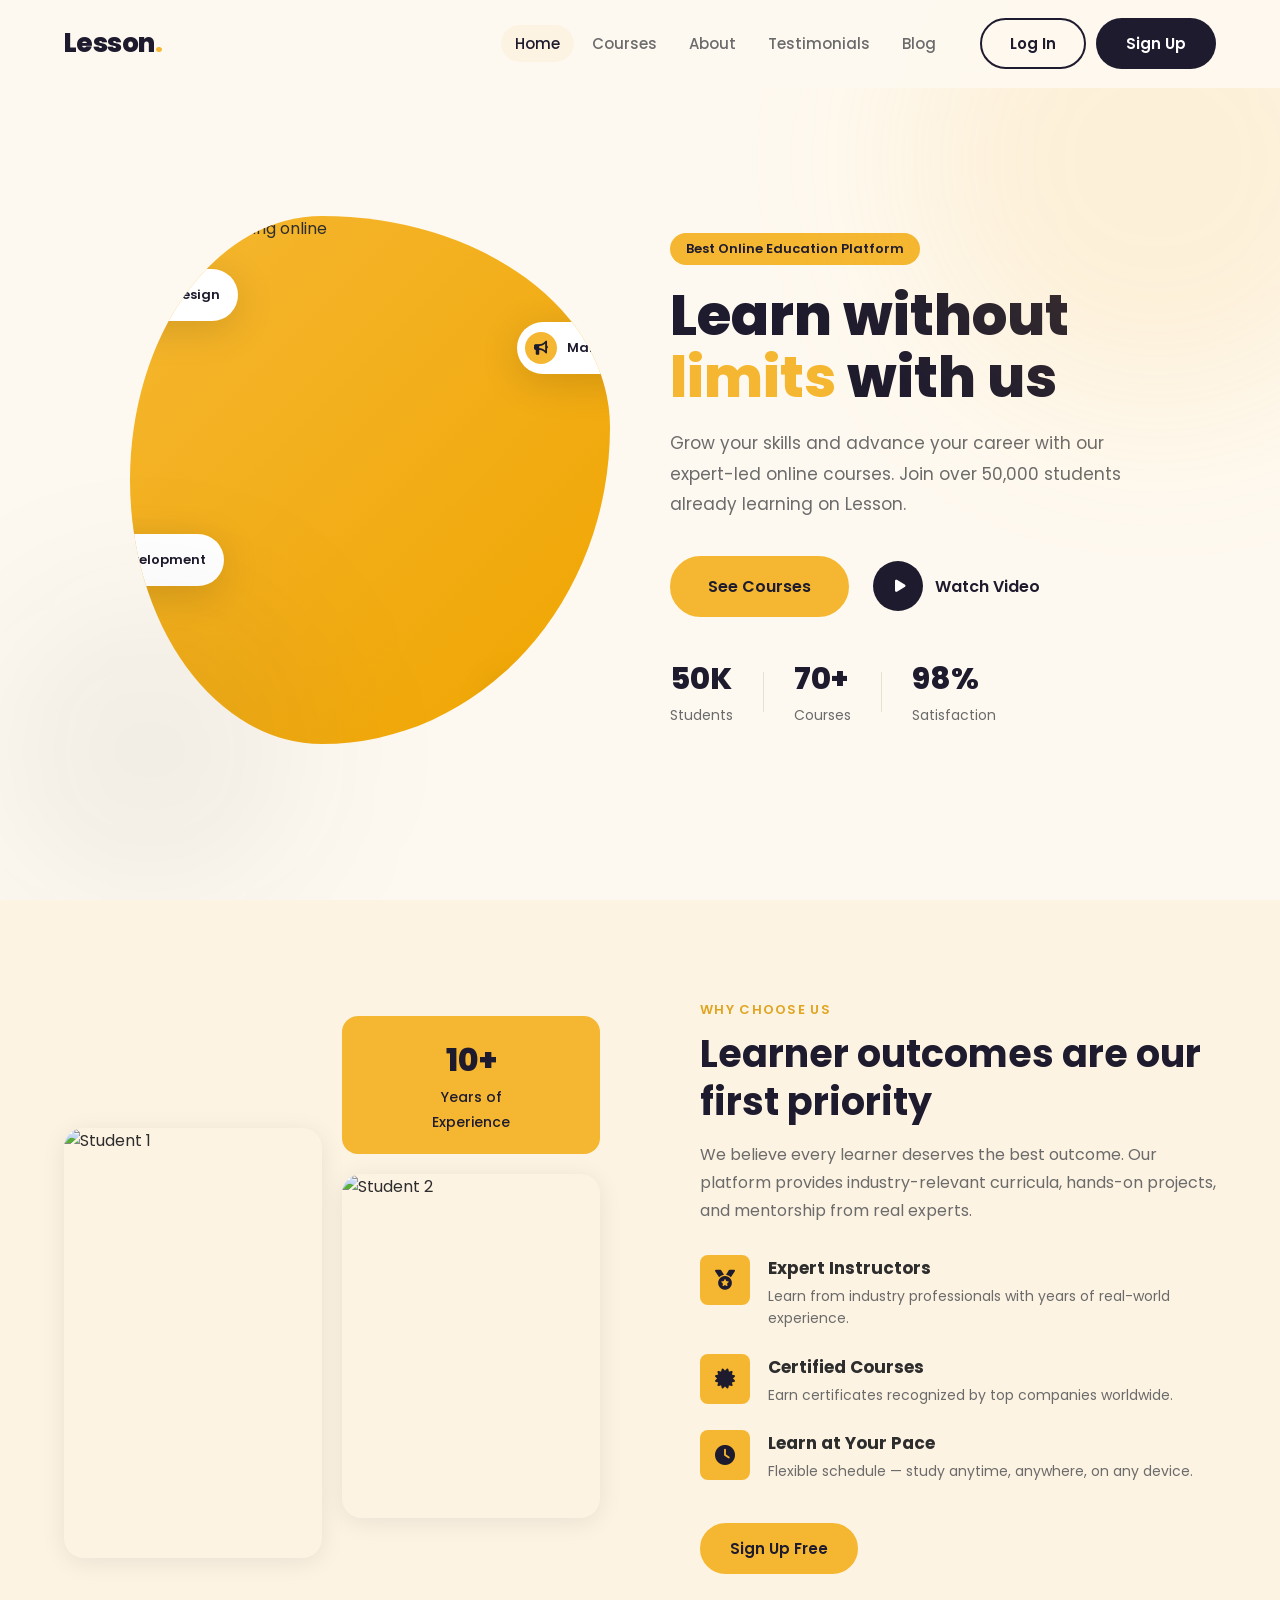
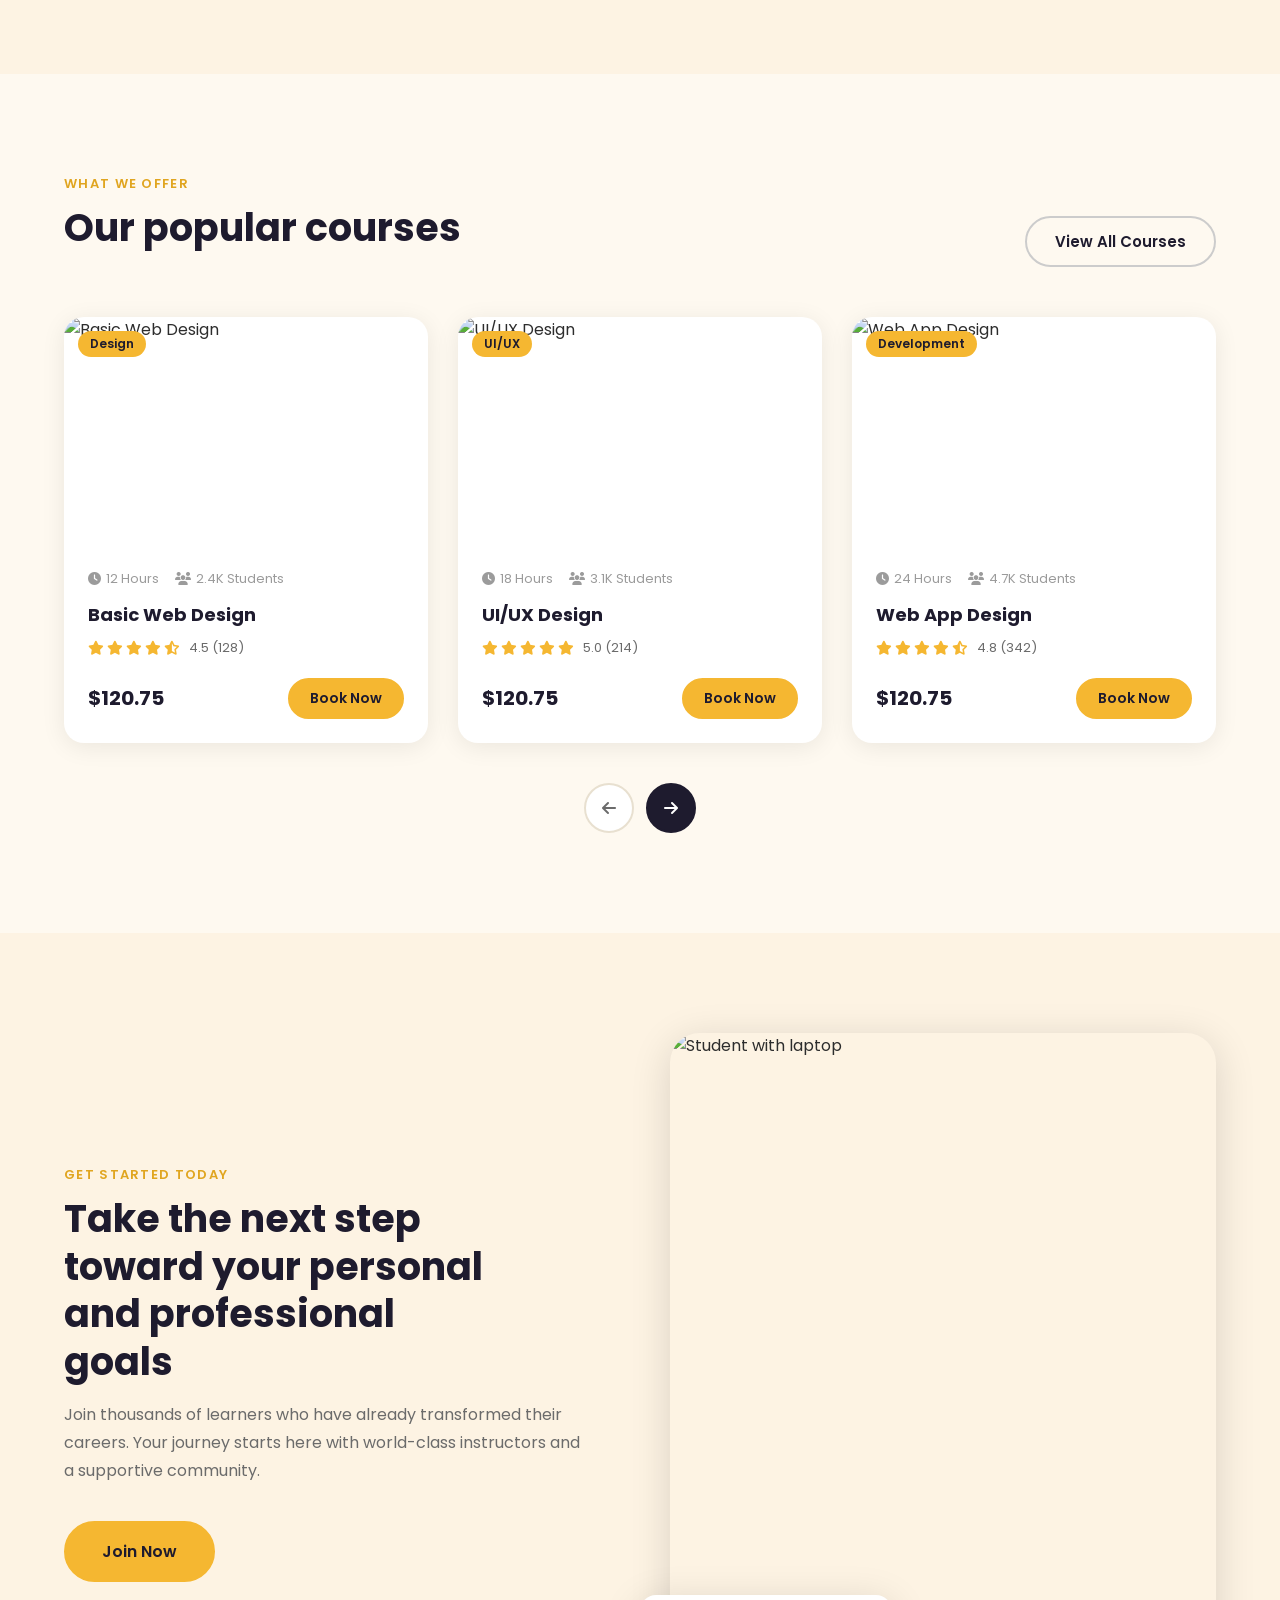
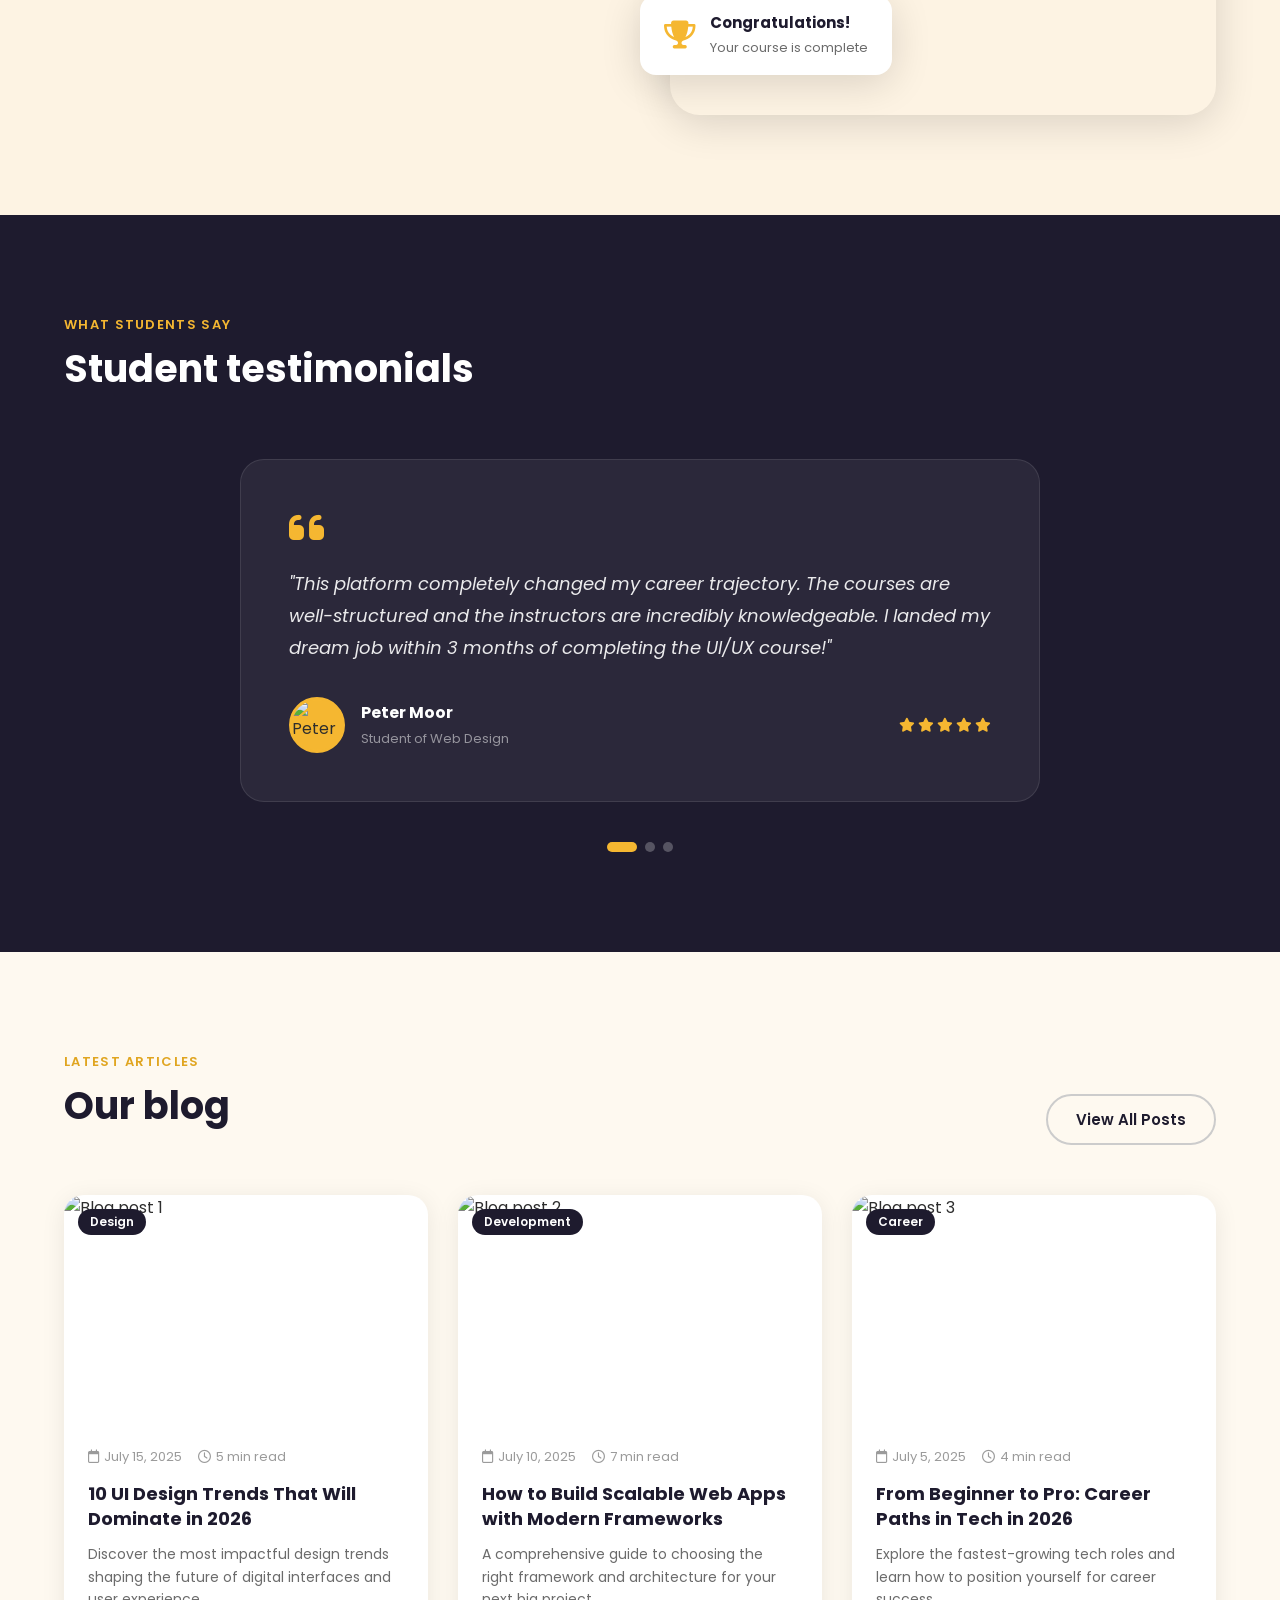
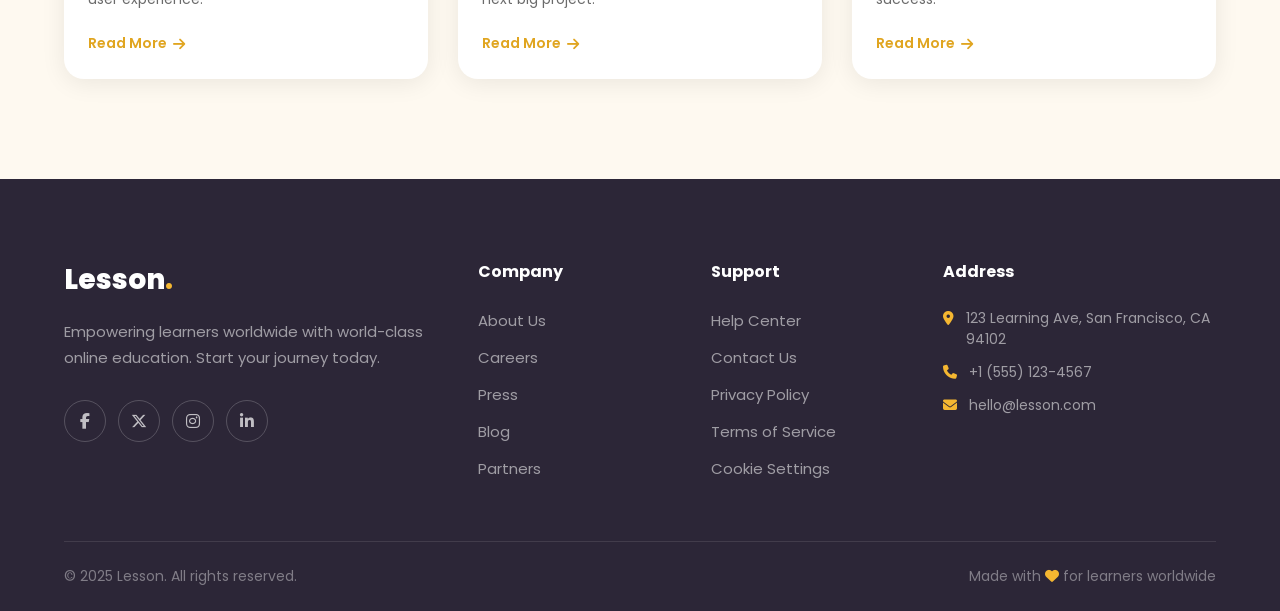
==== 02. Education Platform Website (Claude AI)/index.html @ eaf87909 "Project 02 (Me)" ====
<!DOCTYPE html>
<html lang="en">

<head>
    <meta charset="UTF-8">
    <meta name="viewport" content="width=device-width, initial-scale=1.0">
    <title>Lesson. – Learn Without Limits</title>
    <meta name="description"
        content="Lesson is the best online education platform with 70+ courses and 50K+ students. Start learning today with expert instructors.">
    <link rel="preconnect" href="https://fonts.googleapis.com">
    <link rel="preconnect" href="https://fonts.gstatic.com" crossorigin>
    <link href="https://fonts.googleapis.com/css2?family=Poppins:wght@400;500;600;700;800&display=swap"
        rel="stylesheet">
    <link rel="stylesheet" href="https://cdnjs.cloudflare.com/ajax/libs/font-awesome/6.5.0/css/all.min.css">
    <link rel="stylesheet" href="./assets/css/styles.css">
</head>

<body>

    <!-- ========== HEADER ========== -->
    <header class="header" id="header">
        <div class="container">
            <nav class="nav">
                <a href="#" class="nav__logo" id="nav-logo">Lesson<span>.</span></a>
                <ul class="nav__list" id="nav-list">
                    <li class="nav__item"><a href="#hero" class="nav__link active">Home</a></li>
                    <li class="nav__item"><a href="#courses" class="nav__link">Courses</a></li>
                    <li class="nav__item"><a href="#features" class="nav__link">About</a></li>
                    <li class="nav__item"><a href="#testimonials" class="nav__link">Testimonials</a></li>
                    <li class="nav__item"><a href="#blog" class="nav__link">Blog</a></li>
                </ul>
                <div class="nav__actions">
                    <a href="#" class="btn btn--outline" id="nav-login">Log In</a>
                    <a href="#" class="btn btn--primary" id="nav-signup">Sign Up</a>
                </div>
                <button class="nav__hamburger" id="nav-hamburger" aria-label="Toggle menu">
                    <span></span><span></span><span></span>
                </button>
            </nav>
        </div>
    </header>

    <main>

        <!-- ========== HERO ========== -->
        <section class="hero" id="hero">
            <div class="container">
                <div class="hero__inner">

                    <!-- Left: Student image with floating cards -->
                    <div class="hero__media">
                        <div class="hero__img-wrap">
                            <img src="./assets/images/hero-student.png" alt="Student learning online"
                                class="hero__student-img" id="hero-student-img">
                            <!-- Floating category badges -->
                            <div class="hero__badge hero__badge--1" id="badge-uiux">
                                <div class="hero__badge-icon"><i class="fa-solid fa-pen-ruler"></i></div>
                                <span>UI/UX Design</span>
                            </div>
                            <div class="hero__badge hero__badge--2" id="badge-dev">
                                <div class="hero__badge-icon"><i class="fa-solid fa-code"></i></div>
                                <span>Development</span>
                            </div>
                            <div class="hero__badge hero__badge--3" id="badge-marketing">
                                <div class="hero__badge-icon"><i class="fa-solid fa-bullhorn"></i></div>
                                <span>Marketing</span>
                            </div>
                            <!-- Floating stats card -->
                            <div class="hero__stat-card" id="hero-stat-card">
                                <div class="hero__stat-item">
                                    <i class="fa-solid fa-graduation-cap"></i>
                                    <div>
                                        <strong>50K+</strong>
                                        <span>Students</span>
                                    </div>
                                </div>
                            </div>
                        </div>
                    </div>

                    <!-- Right: Content -->
                    <div class="hero__content">
                        <p class="hero__tagline">Best Online Education Platform</p>
                        <h1 class="hero__title">Learn without<br><span class="hero__title-highlight">limits</span> with
                            us</h1>
                        <p class="hero__desc">
                            Grow your skills and advance your career with our expert-led online courses.
                            Join over 50,000 students already learning on Lesson.
                        </p>
                        <div class="hero__actions">
                            <a href="#courses" class="btn btn--yellow btn--lg" id="hero-see-courses">See Courses</a>
                            <a href="#" class="hero__watch-video" id="hero-watch-video">
                                <div class="hero__play-btn">
                                    <i class="fa-solid fa-play"></i>
                                </div>
                                <span>Watch Video</span>
                            </a>
                        </div>
                        <div class="hero__stats">
                            <div class="hero__stat">
                                <strong>50K</strong>
                                <span>Students</span>
                            </div>
                            <div class="hero__stat-divider"></div>
                            <div class="hero__stat">
                                <strong>70+</strong>
                                <span>Courses</span>
                            </div>
                            <div class="hero__stat-divider"></div>
                            <div class="hero__stat">
                                <strong>98%</strong>
                                <span>Satisfaction</span>
                            </div>
                        </div>
                    </div>

                </div>
            </div>

            <!-- Decorative blobs -->
            <div class="hero__blob hero__blob--1"></div>
            <div class="hero__blob hero__blob--2"></div>
        </section>

        <!-- ========== FEATURES / LEARNER OUTCOMES ========== -->
        <section class="features" id="features">
            <div class="container">
                <div class="features__inner">

                    <!-- Left: Two tall student images -->
                    <div class="features__media">
                        <div class="features__img-col features__img-col--main">
                            <img src="./assets/images/student-1.png" alt="Student 1" class="features__img"
                                id="features-img-1">
                        </div>
                        <div class="features__img-col features__img-col--secondary">
                            <div class="features__exp-badge" id="features-exp-badge">
                                <strong>10+</strong>
                                <span>Years of<br>Experience</span>
                            </div>
                            <img src="./assets/images/student-2.png" alt="Student 2" class="features__img"
                                id="features-img-2">
                        </div>
                    </div>

                    <!-- Right: Content -->
                    <div class="features__content">
                        <p class="section-label">Why Choose Us</p>
                        <h2 class="section-title">Learner outcomes are our first priority</h2>
                        <p class="section-desc">
                            We believe every learner deserves the best outcome. Our platform provides
                            industry-relevant curricula, hands-on projects, and mentorship from real experts.
                        </p>

                        <ul class="features__list">
                            <li class="features__item" id="feature-item-1">
                                <div class="features__item-icon">
                                    <i class="fa-solid fa-medal"></i>
                                </div>
                                <div>
                                    <h3>Expert Instructors</h3>
                                    <p>Learn from industry professionals with years of real-world experience.</p>
                                </div>
                            </li>
                            <li class="features__item" id="feature-item-2">
                                <div class="features__item-icon">
                                    <i class="fa-solid fa-certificate"></i>
                                </div>
                                <div>
                                    <h3>Certified Courses</h3>
                                    <p>Earn certificates recognized by top companies worldwide.</p>
                                </div>
                            </li>
                            <li class="features__item" id="feature-item-3">
                                <div class="features__item-icon">
                                    <i class="fa-solid fa-clock"></i>
                                </div>
                                <div>
                                    <h3>Learn at Your Pace</h3>
                                    <p>Flexible schedule — study anytime, anywhere, on any device.</p>
                                </div>
                            </li>
                        </ul>

                        <a href="#courses" class="btn btn--yellow btn--md" id="features-cta">Sign Up Free</a>
                    </div>

                </div>
            </div>
        </section>

        <!-- ========== COURSES ========== -->
        <section class="courses" id="courses">
            <div class="container">
                <div class="section-header">
                    <div>
                        <p class="section-label">What We Offer</p>
                        <h2 class="section-title">Our popular courses</h2>
                    </div>
                    <a href="#" class="btn btn--outline-dark" id="courses-view-all">View All Courses</a>
                </div>

                <div class="courses__grid" id="courses-grid">

                    <article class="course-card" id="course-card-1">
                        <div class="course-card__img-wrap">
                            <img src="./assets/images/course-1.png" alt="Basic Web Design" class="course-card__img">
                            <span class="course-card__category">Design</span>
                        </div>
                        <div class="course-card__body">
                            <div class="course-card__meta">
                                <span><i class="fa-solid fa-clock"></i> 12 Hours</span>
                                <span><i class="fa-solid fa-users"></i> 2.4K Students</span>
                            </div>
                            <h3 class="course-card__title">Basic Web Design</h3>
                            <div class="course-card__rating">
                                <i class="fa-solid fa-star"></i><i class="fa-solid fa-star"></i>
                                <i class="fa-solid fa-star"></i><i class="fa-solid fa-star"></i>
                                <i class="fa-solid fa-star-half-stroke"></i>
                                <span>4.5 (128)</span>
                            </div>
                            <div class="course-card__footer">
                                <span class="course-card__price">$120.75</span>
                                <a href="#" class="btn btn--yellow btn--sm" id="course-book-1">Book Now</a>
                            </div>
                        </div>
                    </article>

                    <article class="course-card" id="course-card-2">
                        <div class="course-card__img-wrap">
                            <img src="./assets/images/course-2.png" alt="UI/UX Design" class="course-card__img">
                            <span class="course-card__category">UI/UX</span>
                        </div>
                        <div class="course-card__body">
                            <div class="course-card__meta">
                                <span><i class="fa-solid fa-clock"></i> 18 Hours</span>
                                <span><i class="fa-solid fa-users"></i> 3.1K Students</span>
                            </div>
                            <h3 class="course-card__title">UI/UX Design</h3>
                            <div class="course-card__rating">
                                <i class="fa-solid fa-star"></i><i class="fa-solid fa-star"></i>
                                <i class="fa-solid fa-star"></i><i class="fa-solid fa-star"></i>
                                <i class="fa-solid fa-star"></i>
                                <span>5.0 (214)</span>
                            </div>
                            <div class="course-card__footer">
                                <span class="course-card__price">$120.75</span>
                                <a href="#" class="btn btn--yellow btn--sm" id="course-book-2">Book Now</a>
                            </div>
                        </div>
                    </article>

                    <article class="course-card" id="course-card-3">
                        <div class="course-card__img-wrap">
                            <img src="./assets/images/course-3.png" alt="Web App Design" class="course-card__img">
                            <span class="course-card__category">Development</span>
                        </div>
                        <div class="course-card__body">
                            <div class="course-card__meta">
                                <span><i class="fa-solid fa-clock"></i> 24 Hours</span>
                                <span><i class="fa-solid fa-users"></i> 4.7K Students</span>
                            </div>
                            <h3 class="course-card__title">Web App Design</h3>
                            <div class="course-card__rating">
                                <i class="fa-solid fa-star"></i><i class="fa-solid fa-star"></i>
                                <i class="fa-solid fa-star"></i><i class="fa-solid fa-star"></i>
                                <i class="fa-solid fa-star-half-stroke"></i>
                                <span>4.8 (342)</span>
                            </div>
                            <div class="course-card__footer">
                                <span class="course-card__price">$120.75</span>
                                <a href="#" class="btn btn--yellow btn--sm" id="course-book-3">Book Now</a>
                            </div>
                        </div>
                    </article>

                </div>

                <!-- Carousel navigation -->
                <div class="courses__nav">
                    <button class="courses__nav-btn" id="courses-prev" aria-label="Previous">
                        <i class="fa-solid fa-arrow-left"></i>
                    </button>
                    <button class="courses__nav-btn courses__nav-btn--active" id="courses-next" aria-label="Next">
                        <i class="fa-solid fa-arrow-right"></i>
                    </button>
                </div>

            </div>
        </section>

        <!-- ========== CTA / NEXT STEP ========== -->
        <section class="cta-section" id="cta">
            <div class="container">
                <div class="cta-section__inner">

                    <!-- Left: Content -->
                    <div class="cta-section__content">
                        <p class="section-label">Get Started Today</p>
                        <h2 class="section-title">Take the next step toward your personal and professional goals</h2>
                        <p class="section-desc">
                            Join thousands of learners who have already transformed their careers.
                            Your journey starts here with world-class instructors and a supportive community.
                        </p>
                        <a href="#" class="btn btn--yellow btn--lg" id="cta-join-now">Join Now</a>
                    </div>

                    <!-- Right: Image -->
                    <div class="cta-section__media">
                        <img src="./assets/images/cta-student.png" alt="Student with laptop" class="cta-section__img"
                            id="cta-student-img">
                        <!-- Floating achievement card -->
                        <div class="cta-section__achievement" id="cta-achievement">
                            <i class="fa-solid fa-trophy"></i>
                            <div>
                                <strong>Congratulations!</strong>
                                <span>Your course is complete</span>
                            </div>
                        </div>
                    </div>

                </div>
            </div>
        </section>

        <!-- ========== TESTIMONIALS ========== -->
        <section class="testimonials" id="testimonials">
            <div class="container">
                <div class="section-header section-header--light">
                    <div>
                        <p class="section-label section-label--light">What Students Say</p>
                        <h2 class="section-title section-title--light">Student testimonials</h2>
                    </div>
                </div>

                <div class="testimonials__slider" id="testimonials-slider">

                    <div class="testimonial-card active" id="testimonial-1">
                        <div class="testimonial-card__quote">
                            <i class="fa-solid fa-quote-left"></i>
                        </div>
                        <p class="testimonial-card__text">
                            "This platform completely changed my career trajectory. The courses are
                            well-structured and the instructors are incredibly knowledgeable. I landed
                            my dream job within 3 months of completing the UI/UX course!"
                        </p>
                        <div class="testimonial-card__author">
                            <img src="./assets/images/avatar-1.png" alt="Peter Moor" class="testimonial-card__avatar">
                            <div>
                                <strong>Peter Moor</strong>
                                <span>Student of Web Design</span>
                            </div>
                            <div class="testimonial-card__stars">
                                <i class="fa-solid fa-star"></i><i class="fa-solid fa-star"></i>
                                <i class="fa-solid fa-star"></i><i class="fa-solid fa-star"></i>
                                <i class="fa-solid fa-star"></i>
                            </div>
                        </div>
                    </div>

                    <div class="testimonial-card" id="testimonial-2">
                        <div class="testimonial-card__quote">
                            <i class="fa-solid fa-quote-left"></i>
                        </div>
                        <p class="testimonial-card__text">
                            "Lesson has the best course content I have ever seen online. The community
                            support is amazing, and I always feel motivated to keep learning. Highly
                            recommend to anyone looking to upskill!"
                        </p>
                        <div class="testimonial-card__author">
                            <img src="./assets/images/avatar-2.png" alt="Sarah Chen" class="testimonial-card__avatar">
                            <div>
                                <strong>Sarah Chen</strong>
                                <span>UI/UX Designer</span>
                            </div>
                            <div class="testimonial-card__stars">
                                <i class="fa-solid fa-star"></i><i class="fa-solid fa-star"></i>
                                <i class="fa-solid fa-star"></i><i class="fa-solid fa-star"></i>
                                <i class="fa-solid fa-star"></i>
                            </div>
                        </div>
                    </div>

                    <div class="testimonial-card" id="testimonial-3">
                        <div class="testimonial-card__quote">
                            <i class="fa-solid fa-quote-left"></i>
                        </div>
                        <p class="testimonial-card__text">
                            "The flexibility of Lesson is unmatched. I studied while working full-time
                            and still completed my certification in under 2 months. The instructors
                            are always available and extremely helpful."
                        </p>
                        <div class="testimonial-card__author">
                            <img src="./assets/images/avatar-3.png" alt="James Kim" class="testimonial-card__avatar">
                            <div>
                                <strong>James Kim</strong>
                                <span>Web Developer</span>
                            </div>
                            <div class="testimonial-card__stars">
                                <i class="fa-solid fa-star"></i><i class="fa-solid fa-star"></i>
                                <i class="fa-solid fa-star"></i><i class="fa-solid fa-star"></i>
                                <i class="fa-solid fa-star-half-stroke"></i>
                            </div>
                        </div>
                    </div>

                </div>

                <!-- Slider dots -->
                <div class="testimonials__dots" id="testimonials-dots">
                    <button class="testimonials__dot active" id="dot-1" aria-label="Testimonial 1"></button>
                    <button class="testimonials__dot" id="dot-2" aria-label="Testimonial 2"></button>
                    <button class="testimonials__dot" id="dot-3" aria-label="Testimonial 3"></button>
                </div>

            </div>
        </section>

        <!-- ========== BLOG ========== -->
        <section class="blog" id="blog">
            <div class="container">
                <div class="section-header">
                    <div>
                        <p class="section-label">Latest Articles</p>
                        <h2 class="section-title">Our blog</h2>
                    </div>
                    <a href="#" class="btn btn--outline-dark" id="blog-view-all">View All Posts</a>
                </div>

                <div class="blog__grid" id="blog-grid">

                    <article class="blog-card" id="blog-card-1">
                        <div class="blog-card__img-wrap">
                            <img src="./assets/images/blog-1.png" alt="Blog post 1" class="blog-card__img">
                            <span class="blog-card__tag">Design</span>
                        </div>
                        <div class="blog-card__body">
                            <div class="blog-card__meta">
                                <span><i class="fa-regular fa-calendar"></i> July 15, 2025</span>
                                <span><i class="fa-regular fa-clock"></i> 5 min read</span>
                            </div>
                            <h3 class="blog-card__title">10 UI Design Trends That Will Dominate in 2026</h3>
                            <p class="blog-card__excerpt">Discover the most impactful design trends shaping the future
                                of digital interfaces and user experience.</p>
                            <a href="#" class="blog-card__link" id="blog-read-1">Read More <i
                                    class="fa-solid fa-arrow-right"></i></a>
                        </div>
                    </article>

                    <article class="blog-card" id="blog-card-2">
                        <div class="blog-card__img-wrap">
                            <img src="./assets/images/blog-2.png" alt="Blog post 2" class="blog-card__img">
                            <span class="blog-card__tag">Development</span>
                        </div>
                        <div class="blog-card__body">
                            <div class="blog-card__meta">
                                <span><i class="fa-regular fa-calendar"></i> July 10, 2025</span>
                                <span><i class="fa-regular fa-clock"></i> 7 min read</span>
                            </div>
                            <h3 class="blog-card__title">How to Build Scalable Web Apps with Modern Frameworks</h3>
                            <p class="blog-card__excerpt">A comprehensive guide to choosing the right framework and
                                architecture for your next big project.</p>
                            <a href="#" class="blog-card__link" id="blog-read-2">Read More <i
                                    class="fa-solid fa-arrow-right"></i></a>
                        </div>
                    </article>

                    <article class="blog-card" id="blog-card-3">
                        <div class="blog-card__img-wrap">
                            <img src="./assets/images/blog-3.png" alt="Blog post 3" class="blog-card__img">
                            <span class="blog-card__tag">Career</span>
                        </div>
                        <div class="blog-card__body">
                            <div class="blog-card__meta">
                                <span><i class="fa-regular fa-calendar"></i> July 5, 2025</span>
                                <span><i class="fa-regular fa-clock"></i> 4 min read</span>
                            </div>
                            <h3 class="blog-card__title">From Beginner to Pro: Career Paths in Tech in 2026</h3>
                            <p class="blog-card__excerpt">Explore the fastest-growing tech roles and learn how to
                                position yourself for career success.</p>
                            <a href="#" class="blog-card__link" id="blog-read-3">Read More <i
                                    class="fa-solid fa-arrow-right"></i></a>
                        </div>
                    </article>

                </div>
            </div>
        </section>

    </main>

    <!-- ========== FOOTER ========== -->
    <footer class="footer" id="footer">
        <div class="container">
            <div class="footer__top">

                <div class="footer__brand">
                    <a href="#" class="footer__logo">Lesson<span>.</span></a>
                    <p class="footer__tagline">
                        Empowering learners worldwide with world-class online education. Start your journey today.
                    </p>
                    <div class="footer__socials">
                        <a href="#" class="footer__social" id="footer-facebook" aria-label="Facebook">
                            <i class="fa-brands fa-facebook-f"></i>
                        </a>
                        <a href="#" class="footer__social" id="footer-twitter" aria-label="Twitter">
                            <i class="fa-brands fa-x-twitter"></i>
                        </a>
                        <a href="#" class="footer__social" id="footer-instagram" aria-label="Instagram">
                            <i class="fa-brands fa-instagram"></i>
                        </a>
                        <a href="#" class="footer__social" id="footer-linkedin" aria-label="LinkedIn">
                            <i class="fa-brands fa-linkedin-in"></i>
                        </a>
                    </div>
                </div>

                <div class="footer__col">
                    <h4 class="footer__heading">Company</h4>
                    <ul class="footer__links">
                        <li><a href="#" class="footer__link">About Us</a></li>
                        <li><a href="#" class="footer__link">Careers</a></li>
                        <li><a href="#" class="footer__link">Press</a></li>
                        <li><a href="#" class="footer__link">Blog</a></li>
                        <li><a href="#" class="footer__link">Partners</a></li>
                    </ul>
                </div>

                <div class="footer__col">
                    <h4 class="footer__heading">Support</h4>
                    <ul class="footer__links">
                        <li><a href="#" class="footer__link">Help Center</a></li>
                        <li><a href="#" class="footer__link">Contact Us</a></li>
                        <li><a href="#" class="footer__link">Privacy Policy</a></li>
                        <li><a href="#" class="footer__link">Terms of Service</a></li>
                        <li><a href="#" class="footer__link">Cookie Settings</a></li>
                    </ul>
                </div>

                <div class="footer__col">
                    <h4 class="footer__heading">Address</h4>
                    <ul class="footer__links">
                        <li class="footer__address-item">
                            <i class="fa-solid fa-location-dot"></i>
                            <span>123 Learning Ave, San Francisco, CA 94102</span>
                        </li>
                        <li class="footer__address-item">
                            <i class="fa-solid fa-phone"></i>
                            <span>+1 (555) 123-4567</span>
                        </li>
                        <li class="footer__address-item">
                            <i class="fa-solid fa-envelope"></i>
                            <span>hello@lesson.com</span>
                        </li>
                    </ul>
                </div>

            </div>

            <div class="footer__bottom">
                <p>© 2025 Lesson. All rights reserved.</p>
                <p>Made with <i class="fa-solid fa-heart" style="color: #F5B731;"></i> for learners worldwide</p>
            </div>
        </div>
    </footer>

    <script src="./assets/js/main.js"></script>
</body>

</html>
---- 02. Education Platform Website (Claude AI)/assets/css/styles.css ----
/* ===== RESET & BASE ===== */
*,
*::before,
*::after {
    box-sizing: border-box;
    margin: 0;
    padding: 0;
}

html {
    scroll-behavior: smooth;
    font-size: 62.5%;
}

body {
    font-family: 'Poppins', sans-serif;
    font-size: 1.6rem;
    color: #2D2D2D;
    background: #FEF9F0;
    overflow-x: hidden;
}

img {
    max-width: 100%;
    display: block;
}

a {
    text-decoration: none;
    color: inherit;
}

ul {
    list-style: none;
}

/* ===== VARIABLES ===== */
:root {
    --yellow: #F5B731;
    --yellow-dark: #e0a520;
    --dark: #1E1B2E;
    --dark-brown: #2C2637;
    --beige: #FEF9F0;
    --beige-2: #FDF3E3;
    --white: #fff;
    --text: #2D2D2D;
    --text-light: #6B6B6B;
    --text-lighter: #9B9B9B;
    --border: #E8E0D0;
    --radius: 16px;
    --radius-sm: 8px;
    --shadow: 0 4px 24px rgba(0, 0, 0, 0.08);
    --shadow-lg: 0 8px 40px rgba(0, 0, 0, 0.14);
    --transition: all 0.3s ease;
}

/* ===== CONTAINER ===== */
.container {
    max-width: 1200px;
    margin: 0 auto;
    padding: 0 2.4rem;
}

/* ===== BUTTONS ===== */
.btn {
    display: inline-flex;
    align-items: center;
    gap: 0.8rem;
    padding: 1.2rem 2.8rem;
    border-radius: 100px;
    font-size: 1.5rem;
    font-weight: 600;
    cursor: pointer;
    border: 2px solid transparent;
    transition: var(--transition);
    white-space: nowrap;
}

.btn--primary {
    background: var(--dark);
    color: var(--white);
}

.btn--primary:hover {
    background: #3a3550;
    transform: translateY(-2px);
}

.btn--outline {
    background: transparent;
    color: var(--dark);
    border-color: var(--dark);
}

.btn--outline:hover {
    background: var(--dark);
    color: var(--white);
}

.btn--outline-dark {
    background: transparent;
    color: var(--dark);
    border-color: #ccc;
}

.btn--outline-dark:hover {
    background: var(--dark);
    color: var(--white);
    border-color: var(--dark);
}

.btn--yellow {
    background: var(--yellow);
    color: var(--dark);
    border-color: var(--yellow);
}

.btn--yellow:hover {
    background: var(--yellow-dark);
    transform: translateY(-2px);
    box-shadow: 0 8px 24px rgba(245, 183, 49, 0.4);
}

.btn--lg {
    padding: 1.6rem 3.6rem;
    font-size: 1.6rem;
}

.btn--md {
    padding: 1.2rem 2.8rem;
}

.btn--sm {
    padding: 0.8rem 2rem;
    font-size: 1.4rem;
}

/* ===== SECTION UTILITIES ===== */
.section-label {
    font-size: 1.3rem;
    font-weight: 600;
    color: var(--yellow-dark);
    text-transform: uppercase;
    letter-spacing: 0.1em;
    margin-bottom: 1rem;
}

.section-label--light {
    color: #F5B731;
}

.section-title {
    font-size: 3.8rem;
    font-weight: 700;
    line-height: 1.25;
    margin-bottom: 1.6rem;
    color: var(--dark);
}

.section-title--light {
    color: var(--white);
}

.section-desc {
    font-size: 1.6rem;
    color: var(--text-light);
    line-height: 1.75;
    max-width: 520px;
}

.section-header {
    display: flex;
    align-items: flex-end;
    justify-content: space-between;
    gap: 2rem;
    margin-bottom: 5rem;
}

.section-header--light .section-title {
    color: var(--white);
}

/* ===== HEADER ===== */
.header {
    position: fixed;
    top: 0;
    left: 0;
    right: 0;
    z-index: 100;
    padding: 1.8rem 0;
    background: rgba(254, 249, 240, 0.92);
    backdrop-filter: blur(12px);
    border-bottom: 1px solid transparent;
    transition: var(--transition);
}

.header.scrolled {
    border-color: var(--border);
    box-shadow: var(--shadow);
}

.nav {
    display: flex;
    align-items: center;
    gap: 3rem;
}

.nav__logo {
    font-size: 2.6rem;
    font-weight: 800;
    color: var(--dark);
    margin-right: auto;
    letter-spacing: -0.02em;
}

.nav__logo span {
    color: var(--yellow);
}

.nav__list {
    display: flex;
    align-items: center;
    gap: 0.4rem;
}

.nav__link {
    padding: 0.8rem 1.4rem;
    font-size: 1.5rem;
    font-weight: 500;
    color: var(--text-light);
    border-radius: 100px;
    transition: var(--transition);
}

.nav__link:hover,
.nav__link.active {
    color: var(--dark);
    background: var(--beige-2);
}

.nav__actions {
    display: flex;
    align-items: center;
    gap: 1rem;
}

.nav__hamburger {
    display: none;
    flex-direction: column;
    gap: 5px;
    background: none;
    border: none;
    cursor: pointer;
    padding: 4px;
}

.nav__hamburger span {
    display: block;
    width: 24px;
    height: 2px;
    background: var(--dark);
    border-radius: 2px;
    transition: var(--transition);
}

/* ===== HERO ===== */
.hero {
    padding: 14rem 0 8rem;
    background: var(--beige);
    position: relative;
    overflow: hidden;
    min-height: 100vh;
    display: flex;
    align-items: center;
}

.hero__inner {
    display: grid;
    grid-template-columns: 1fr 1fr;
    gap: 6rem;
    align-items: center;
}

.hero__media {
    position: relative;
}

.hero__img-wrap {
    position: relative;
    border-radius: 40% 60% 60% 40% / 50% 40% 60% 50%;
    overflow: hidden;
    background: linear-gradient(135deg, #F5B731 0%, #F0A500 100%);
    aspect-ratio: 1/1.1;
    max-width: 480px;
}

.hero__student-img {
    width: 100%;
    height: 100%;
    object-fit: cover;
    object-position: top;
}

.hero__badge {
    position: absolute;
    display: flex;
    align-items: center;
    gap: 1rem;
    background: var(--white);
    border-radius: 100px;
    padding: 1rem 1.8rem 1rem 0.8rem;
    box-shadow: var(--shadow-lg);
    font-size: 1.3rem;
    font-weight: 600;
    color: var(--dark);
    white-space: nowrap;
    animation: floatBadge 3s ease-in-out infinite;
}

.hero__badge-icon {
    width: 3.2rem;
    height: 3.2rem;
    border-radius: 50%;
    background: var(--yellow);
    display: flex;
    align-items: center;
    justify-content: center;
    font-size: 1.4rem;
    color: var(--dark);
}

.hero__badge--1 {
    top: 10%;
    left: -10%;
    animation-delay: 0s;
}

.hero__badge--2 {
    bottom: 30%;
    left: -14%;
    animation-delay: 1s;
}

.hero__badge--3 {
    top: 20%;
    right: -10%;
    animation-delay: 2s;
}

.hero__stat-card {
    position: absolute;
    bottom: -2rem;
    right: -2rem;
    background: var(--dark);
    border-radius: var(--radius);
    padding: 1.6rem 2rem;
    box-shadow: var(--shadow-lg);
}

.hero__stat-item {
    display: flex;
    align-items: center;
    gap: 1.2rem;
    color: var(--white);
}

.hero__stat-item i {
    font-size: 2.4rem;
    color: var(--yellow);
}

.hero__stat-item strong {
    display: block;
    font-size: 2rem;
    font-weight: 700;
}

.hero__stat-item span {
    font-size: 1.2rem;
    color: #aaa;
}

.hero__tagline {
    display: inline-block;
    background: var(--yellow);
    color: var(--dark);
    font-size: 1.3rem;
    font-weight: 600;
    padding: 0.6rem 1.6rem;
    border-radius: 100px;
    margin-bottom: 2rem;
}

.hero__title {
    font-size: 5.6rem;
    font-weight: 800;
    line-height: 1.1;
    color: var(--dark);
    margin-bottom: 2rem;
}

.hero__title-highlight {
    color: var(--yellow);
}

.hero__desc {
    font-size: 1.7rem;
    color: var(--text-light);
    line-height: 1.8;
    margin-bottom: 3.6rem;
    max-width: 480px;
}

.hero__actions {
    display: flex;
    align-items: center;
    gap: 2.4rem;
    margin-bottom: 4rem;
}

.hero__watch-video {
    display: flex;
    align-items: center;
    gap: 1.2rem;
    font-weight: 600;
    color: var(--dark);
}

.hero__play-btn {
    width: 5rem;
    height: 5rem;
    border-radius: 50%;
    background: var(--dark);
    display: flex;
    align-items: center;
    justify-content: center;
    color: var(--white);
    font-size: 1.4rem;
    transition: var(--transition);
    padding-left: 0.4rem;
}

.hero__watch-video:hover .hero__play-btn {
    background: var(--yellow);
    color: var(--dark);
    transform: scale(1.08);
}

.hero__stats {
    display: flex;
    align-items: center;
    gap: 3rem;
}

.hero__stat {
    text-align: left;
}

.hero__stat strong {
    display: block;
    font-size: 3rem;
    font-weight: 800;
    color: var(--dark);
}

.hero__stat span {
    font-size: 1.4rem;
    color: var(--text-light);
}

.hero__stat-divider {
    width: 1px;
    height: 4rem;
    background: var(--border);
}

.hero__blob {
    position: absolute;
    border-radius: 50%;
    filter: blur(80px);
    pointer-events: none;
    z-index: 0;
}

.hero__blob--1 {
    width: 50rem;
    height: 50rem;
    background: rgba(245, 183, 49, 0.12);
    top: -10%;
    right: -10%;
}

.hero__blob--2 {
    width: 30rem;
    height: 30rem;
    background: rgba(30, 27, 46, 0.06);
    bottom: 0;
    left: 0;
}

/* ===== FEATURES ===== */
.features {
    padding: 10rem 0;
    background: var(--beige-2);
}

.features__inner {
    display: grid;
    grid-template-columns: 1fr 1fr;
    gap: 8rem;
    align-items: center;
}

.features__media {
    display: flex;
    gap: 2rem;
    align-items: flex-end;
}

.features__img-col {
    display: flex;
    flex-direction: column;
    gap: 2rem;
}

.features__img-col--main {
    flex: 1;
}

.features__img-col--secondary {
    flex: 1;
    padding-bottom: 4rem;
}

.features__img {
    width: 100%;
    border-radius: 2rem;
    object-fit: cover;
    aspect-ratio: 3/4;
    box-shadow: var(--shadow);
}

.features__img-col--main .features__img {
    aspect-ratio: 3/5;
}

.features__exp-badge {
    background: var(--yellow);
    border-radius: var(--radius);
    padding: 2rem;
    text-align: center;
}

.features__exp-badge strong {
    display: block;
    font-size: 3.2rem;
    font-weight: 800;
    color: var(--dark);
}

.features__exp-badge span {
    font-size: 1.4rem;
    font-weight: 500;
    color: var(--dark);
}

.features__content {
    padding-left: 2rem;
}

.features__list {
    margin: 3rem 0 4rem;
    display: flex;
    flex-direction: column;
    gap: 2.4rem;
}

.features__item {
    display: flex;
    gap: 1.8rem;
    align-items: flex-start;
}

.features__item-icon {
    width: 5rem;
    height: 5rem;
    flex-shrink: 0;
    border-radius: var(--radius-sm);
    background: var(--yellow);
    display: flex;
    align-items: center;
    justify-content: center;
    font-size: 2rem;
    color: var(--dark);
}

.features__item h3 {
    font-size: 1.7rem;
    font-weight: 700;
    margin-bottom: 0.4rem;
}

.features__item p {
    font-size: 1.4rem;
    color: var(--text-light);
    line-height: 1.6;
}

/* ===== COURSES ===== */
.courses {
    padding: 10rem 0;
    background: var(--beige);
}

.courses__grid {
    display: grid;
    grid-template-columns: repeat(3, 1fr);
    gap: 3rem;
    margin-bottom: 4rem;
}

.course-card {
    background: var(--white);
    border-radius: 2rem;
    overflow: hidden;
    box-shadow: var(--shadow);
    transition: var(--transition);
}

.course-card:hover {
    transform: translateY(-8px);
    box-shadow: var(--shadow-lg);
}

.course-card__img-wrap {
    position: relative;
    aspect-ratio: 16/10;
    overflow: hidden;
}

.course-card__img {
    width: 100%;
    height: 100%;
    object-fit: cover;
    transition: transform 0.4s ease;
}

.course-card:hover .course-card__img {
    transform: scale(1.05);
}

.course-card__category {
    position: absolute;
    top: 1.4rem;
    left: 1.4rem;
    background: var(--yellow);
    color: var(--dark);
    font-size: 1.2rem;
    font-weight: 600;
    padding: 0.4rem 1.2rem;
    border-radius: 100px;
}

.course-card__body {
    padding: 2.4rem;
}

.course-card__meta {
    display: flex;
    gap: 1.6rem;
    margin-bottom: 1.2rem;
}

.course-card__meta span {
    font-size: 1.3rem;
    color: var(--text-lighter);
    display: flex;
    align-items: center;
    gap: 0.5rem;
}

.course-card__title {
    font-size: 1.8rem;
    font-weight: 700;
    margin-bottom: 1rem;
    color: var(--dark);
}

.course-card__rating {
    display: flex;
    align-items: center;
    gap: 0.3rem;
    margin-bottom: 2rem;
}

.course-card__rating i {
    color: var(--yellow);
    font-size: 1.4rem;
}

.course-card__rating span {
    font-size: 1.3rem;
    color: var(--text-light);
    margin-left: 0.6rem;
}

.course-card__footer {
    display: flex;
    align-items: center;
    justify-content: space-between;
}

.course-card__price {
    font-size: 2rem;
    font-weight: 700;
    color: var(--dark);
}

.courses__nav {
    display: flex;
    justify-content: center;
    gap: 1.2rem;
}

.courses__nav-btn {
    width: 5rem;
    height: 5rem;
    border-radius: 50%;
    border: 2px solid var(--border);
    background: var(--white);
    cursor: pointer;
    font-size: 1.6rem;
    color: var(--text-light);
    transition: var(--transition);
    display: flex;
    align-items: center;
    justify-content: center;
}

.courses__nav-btn--active,
.courses__nav-btn:hover {
    background: var(--dark);
    border-color: var(--dark);
    color: var(--white);
}

/* ===== CTA SECTION ===== */
.cta-section {
    padding: 10rem 0;
    background: var(--beige-2);
}

.cta-section__inner {
    display: grid;
    grid-template-columns: 1fr 1fr;
    gap: 6rem;
    align-items: center;
}

.cta-section__content .section-title {
    max-width: 420px;
}

.cta-section__content .section-desc {
    margin-bottom: 3.6rem;
}

.cta-section__media {
    position: relative;
}

.cta-section__img {
    width: 100%;
    border-radius: 3rem;
    object-fit: cover;
    aspect-ratio: 4/5;
    box-shadow: var(--shadow-lg);
}

.cta-section__achievement {
    position: absolute;
    bottom: 4rem;
    left: -3rem;
    background: var(--white);
    border-radius: var(--radius);
    padding: 1.6rem 2.4rem;
    display: flex;
    align-items: center;
    gap: 1.4rem;
    box-shadow: var(--shadow-lg);
}

.cta-section__achievement i {
    font-size: 2.8rem;
    color: var(--yellow);
}

.cta-section__achievement strong {
    display: block;
    font-size: 1.5rem;
    font-weight: 700;
    color: var(--dark);
}

.cta-section__achievement span {
    font-size: 1.3rem;
    color: var(--text-light);
}

/* ===== TESTIMONIALS ===== */
.testimonials {
    padding: 10rem 0;
    background: var(--dark);
}

.testimonials .section-header {
    margin-bottom: 5rem;
}

.testimonials__slider {
    position: relative;
    min-height: 28rem;
}

.testimonial-card {
    display: none;
    background: rgba(255, 255, 255, 0.06);
    border: 1px solid rgba(255, 255, 255, 0.1);
    border-radius: 2.4rem;
    padding: 4.8rem;
    max-width: 800px;
    margin: 0 auto;
    animation: fadeInUp 0.5s ease;
}

.testimonial-card.active {
    display: block;
}

.testimonial-card__quote i {
    font-size: 4rem;
    color: var(--yellow);
    margin-bottom: 2rem;
}

.testimonial-card__text {
    font-size: 1.8rem;
    line-height: 1.8;
    color: rgba(255, 255, 255, 0.9);
    margin-bottom: 3.2rem;
    font-style: italic;
}

.testimonial-card__author {
    display: flex;
    align-items: center;
    gap: 1.6rem;
}

.testimonial-card__avatar {
    width: 5.6rem;
    height: 5.6rem;
    border-radius: 50%;
    object-fit: cover;
    border: 3px solid var(--yellow);
    flex-shrink: 0;
    background: var(--yellow);
}

.testimonial-card__author>div:nth-child(2) {
    flex: 1;
}

.testimonial-card__author strong {
    display: block;
    font-size: 1.6rem;
    color: var(--white);
}

.testimonial-card__author span {
    font-size: 1.3rem;
    color: rgba(255, 255, 255, 0.5);
}

.testimonial-card__stars {
    display: flex;
    gap: 0.3rem;
    margin-left: auto;
}

.testimonial-card__stars i {
    color: var(--yellow);
    font-size: 1.4rem;
}

.testimonials__dots {
    display: flex;
    justify-content: center;
    gap: 0.8rem;
    margin-top: 4rem;
}

.testimonials__dot {
    width: 1rem;
    height: 1rem;
    border-radius: 100px;
    border: none;
    background: rgba(255, 255, 255, 0.25);
    cursor: pointer;
    transition: var(--transition);
}

.testimonials__dot.active {
    background: var(--yellow);
    width: 3rem;
}

/* ===== BLOG ===== */
.blog {
    padding: 10rem 0;
    background: var(--beige);
}

.blog__grid {
    display: grid;
    grid-template-columns: repeat(3, 1fr);
    gap: 3rem;
}

.blog-card {
    background: var(--white);
    border-radius: 2rem;
    overflow: hidden;
    box-shadow: var(--shadow);
    transition: var(--transition);
}

.blog-card:hover {
    transform: translateY(-6px);
    box-shadow: var(--shadow-lg);
}

.blog-card__img-wrap {
    position: relative;
    aspect-ratio: 16/10;
    overflow: hidden;
}

.blog-card__img {
    width: 100%;
    height: 100%;
    object-fit: cover;
    transition: transform 0.4s ease;
}

.blog-card:hover .blog-card__img {
    transform: scale(1.05);
}

.blog-card__tag {
    position: absolute;
    top: 1.4rem;
    left: 1.4rem;
    background: var(--dark);
    color: var(--white);
    font-size: 1.2rem;
    font-weight: 600;
    padding: 0.4rem 1.2rem;
    border-radius: 100px;
}

.blog-card__body {
    padding: 2.4rem;
}

.blog-card__meta {
    display: flex;
    gap: 1.6rem;
    margin-bottom: 1.4rem;
}

.blog-card__meta span {
    font-size: 1.3rem;
    color: var(--text-lighter);
    display: flex;
    align-items: center;
    gap: 0.5rem;
}

.blog-card__title {
    font-size: 1.8rem;
    font-weight: 700;
    line-height: 1.4;
    margin-bottom: 1.2rem;
    color: var(--dark);
}

.blog-card__excerpt {
    font-size: 1.4rem;
    color: var(--text-light);
    line-height: 1.6;
    margin-bottom: 2rem;
}

.blog-card__link {
    display: inline-flex;
    align-items: center;
    gap: 0.6rem;
    font-size: 1.4rem;
    font-weight: 600;
    color: var(--yellow-dark);
    transition: var(--transition);
}

.blog-card__link:hover {
    gap: 1rem;
}

/* ===== FOOTER ===== */
.footer {
    background: var(--dark-brown);
    color: var(--white);
    padding: 8rem 0 0;
}

.footer__top {
    display: grid;
    grid-template-columns: 2fr 1fr 1fr 1.5fr;
    gap: 5rem;
    padding-bottom: 6rem;
}

.footer__logo {
    font-size: 2.8rem;
    font-weight: 800;
    color: var(--white);
    margin-bottom: 1.8rem;
    display: block;
}

.footer__logo span {
    color: var(--yellow);
}

.footer__tagline {
    font-size: 1.5rem;
    color: rgba(255, 255, 255, 0.55);
    line-height: 1.7;
    margin-bottom: 3rem;
}

.footer__socials {
    display: flex;
    gap: 1.2rem;
}

.footer__social {
    width: 4.2rem;
    height: 4.2rem;
    border-radius: 50%;
    border: 1.5px solid rgba(255, 255, 255, 0.2);
    display: flex;
    align-items: center;
    justify-content: center;
    font-size: 1.6rem;
    color: rgba(255, 255, 255, 0.7);
    transition: var(--transition);
}

.footer__social:hover {
    background: var(--yellow);
    border-color: var(--yellow);
    color: var(--dark);
    transform: translateY(-3px);
}

.footer__heading {
    font-size: 1.6rem;
    font-weight: 700;
    margin-bottom: 2.4rem;
}

.footer__links {
    display: flex;
    flex-direction: column;
    gap: 1.2rem;
}

.footer__link {
    font-size: 1.5rem;
    color: rgba(255, 255, 255, 0.55);
    transition: var(--transition);
}

.footer__link:hover {
    color: var(--yellow);
    padding-left: 0.4rem;
}

.footer__address-item {
    display: flex;
    align-items: flex-start;
    gap: 1.2rem;
    font-size: 1.4rem;
    color: rgba(255, 255, 255, 0.55);
}

.footer__address-item i {
    color: var(--yellow);
    flex-shrink: 0;
    margin-top: 0.3rem;
}

.footer__bottom {
    border-top: 1px solid rgba(255, 255, 255, 0.1);
    padding: 2.4rem 0;
    display: flex;
    align-items: center;
    justify-content: space-between;
    font-size: 1.4rem;
    color: rgba(255, 255, 255, 0.4);
}

/* ===== KEYFRAMES ===== */
@keyframes floatBadge {

    0%,
    100% {
        transform: translateY(0);
    }

    50% {
        transform: translateY(-8px);
    }
}

@keyframes fadeInUp {
    from {
        opacity: 0;
        transform: translateY(20px);
    }

    to {
        opacity: 1;
        transform: translateY(0);
    }
}

/* ===== RESPONSIVE ===== */
@media (max-width: 1024px) {
    .section-title {
        font-size: 3.2rem;
    }

    .hero__title {
        font-size: 4.4rem;
    }

    .hero__inner {
        gap: 4rem;
    }

    .features__inner {
        gap: 4rem;
    }

    .footer__top {
        grid-template-columns: 1fr 1fr;
        gap: 4rem;
    }
}

@media (max-width: 768px) {
    html {
        font-size: 56.25%;
    }

    .hero {
        padding: 12rem 0 6rem;
        min-height: auto;
    }

    .hero__inner {
        grid-template-columns: 1fr;
    }

    .hero__media {
        order: -1;
        max-width: 360px;
        margin: 0 auto;
    }

    .hero__img-wrap {
        max-width: 100%;
    }

    .hero__badge--2 {
        left: -5%;
    }

    .hero__badge--3 {
        right: -5%;
    }

    .hero__title {
        font-size: 3.8rem;
    }

    .features__inner {
        grid-template-columns: 1fr;
    }

    .features__media {
        max-width: 400px;
    }

    .courses__grid {
        grid-template-columns: 1fr;
        max-width: 400px;
        margin-inline: auto;
    }

    .cta-section__inner {
        grid-template-columns: 1fr;
    }

    .cta-section__media {
        max-width: 360px;
    }

    .blog__grid {
        grid-template-columns: 1fr;
        max-width: 400px;
        margin-inline: auto;
    }

    .section-header {
        flex-direction: column;
        align-items: flex-start;
    }

    .footer__top {
        grid-template-columns: 1fr 1fr;
    }

    .nav__list,
    .nav__actions {
        display: none;
    }

    .nav__hamburger {
        display: flex;
    }
}

@media (max-width: 480px) {
    .hero__title {
        font-size: 3.2rem;
    }

    .hero__stats {
        flex-wrap: wrap;
        gap: 1.6rem;
    }

    .footer__top {
        grid-template-columns: 1fr;
    }

    .footer__bottom {
        flex-direction: column;
        gap: 0.8rem;
        text-align: center;
    }

    .cta-section__achievement {
        left: 0;
        bottom: 2rem;
    }
}
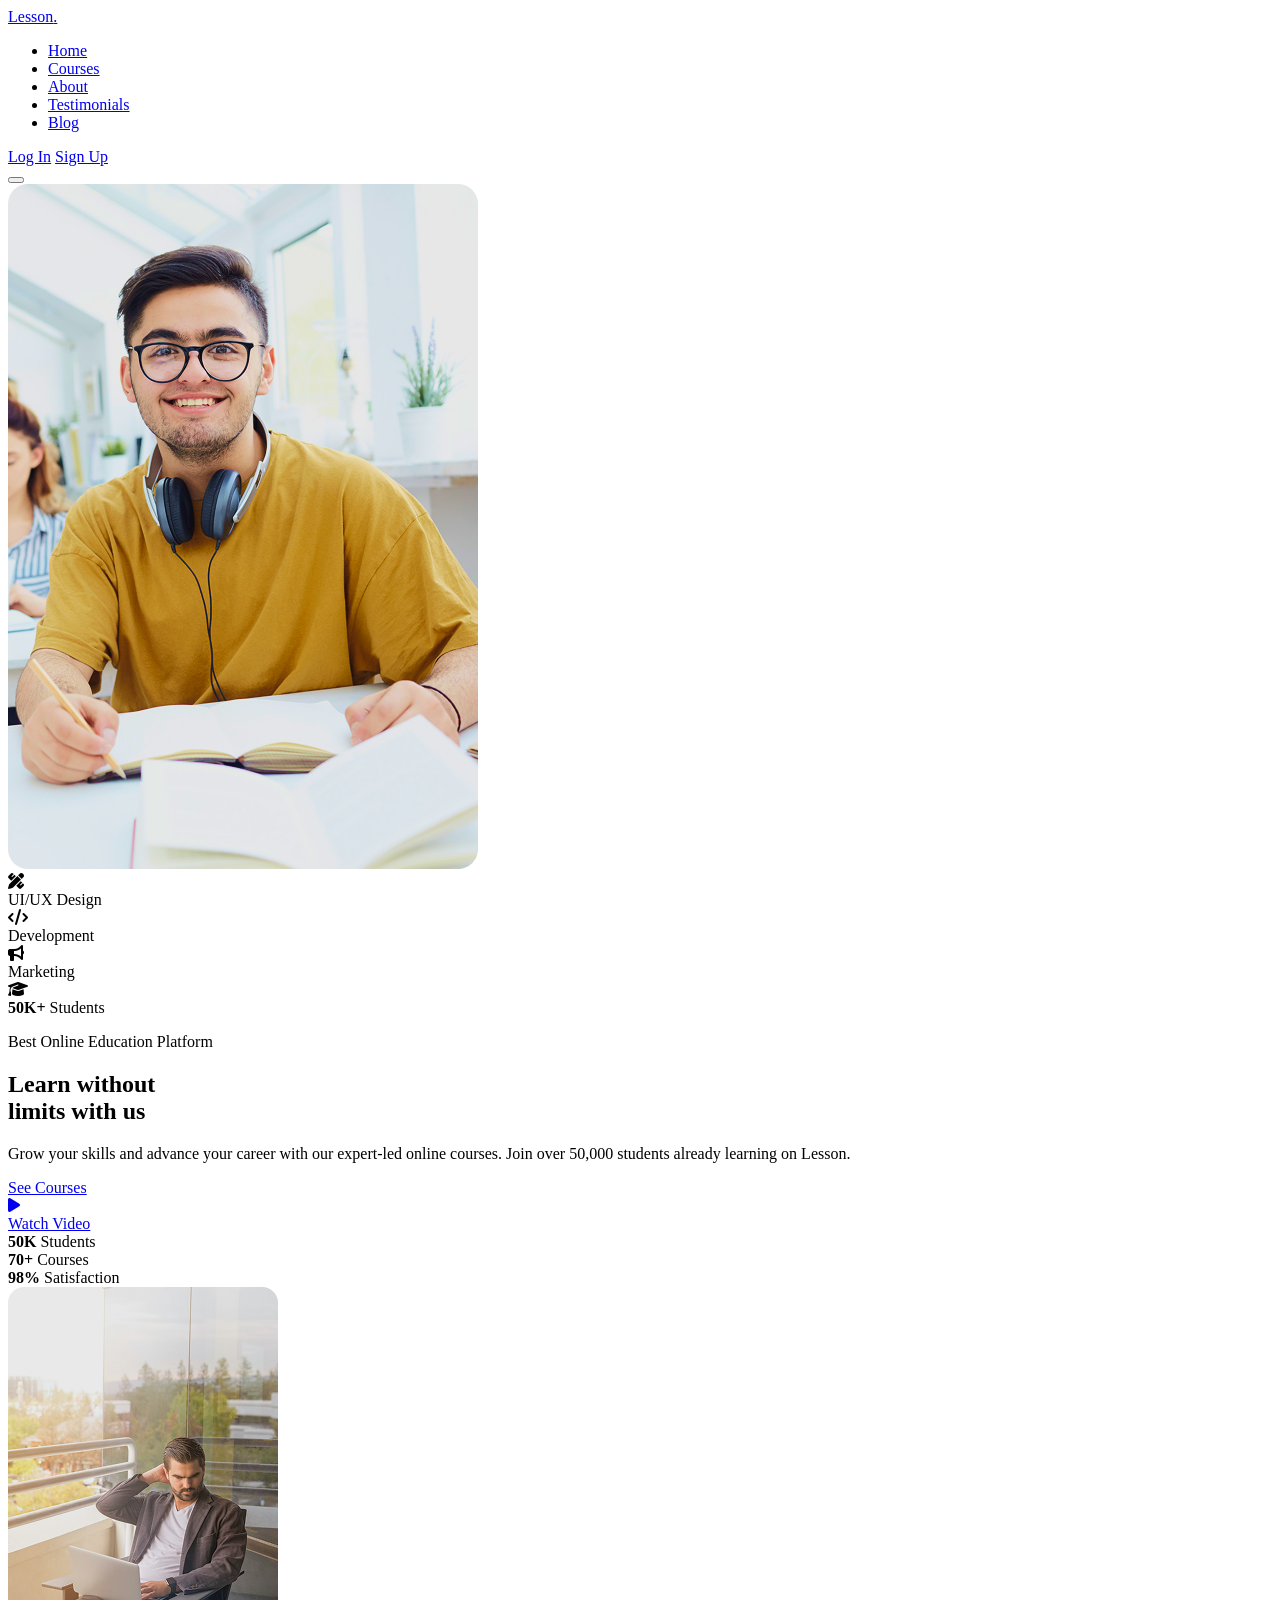
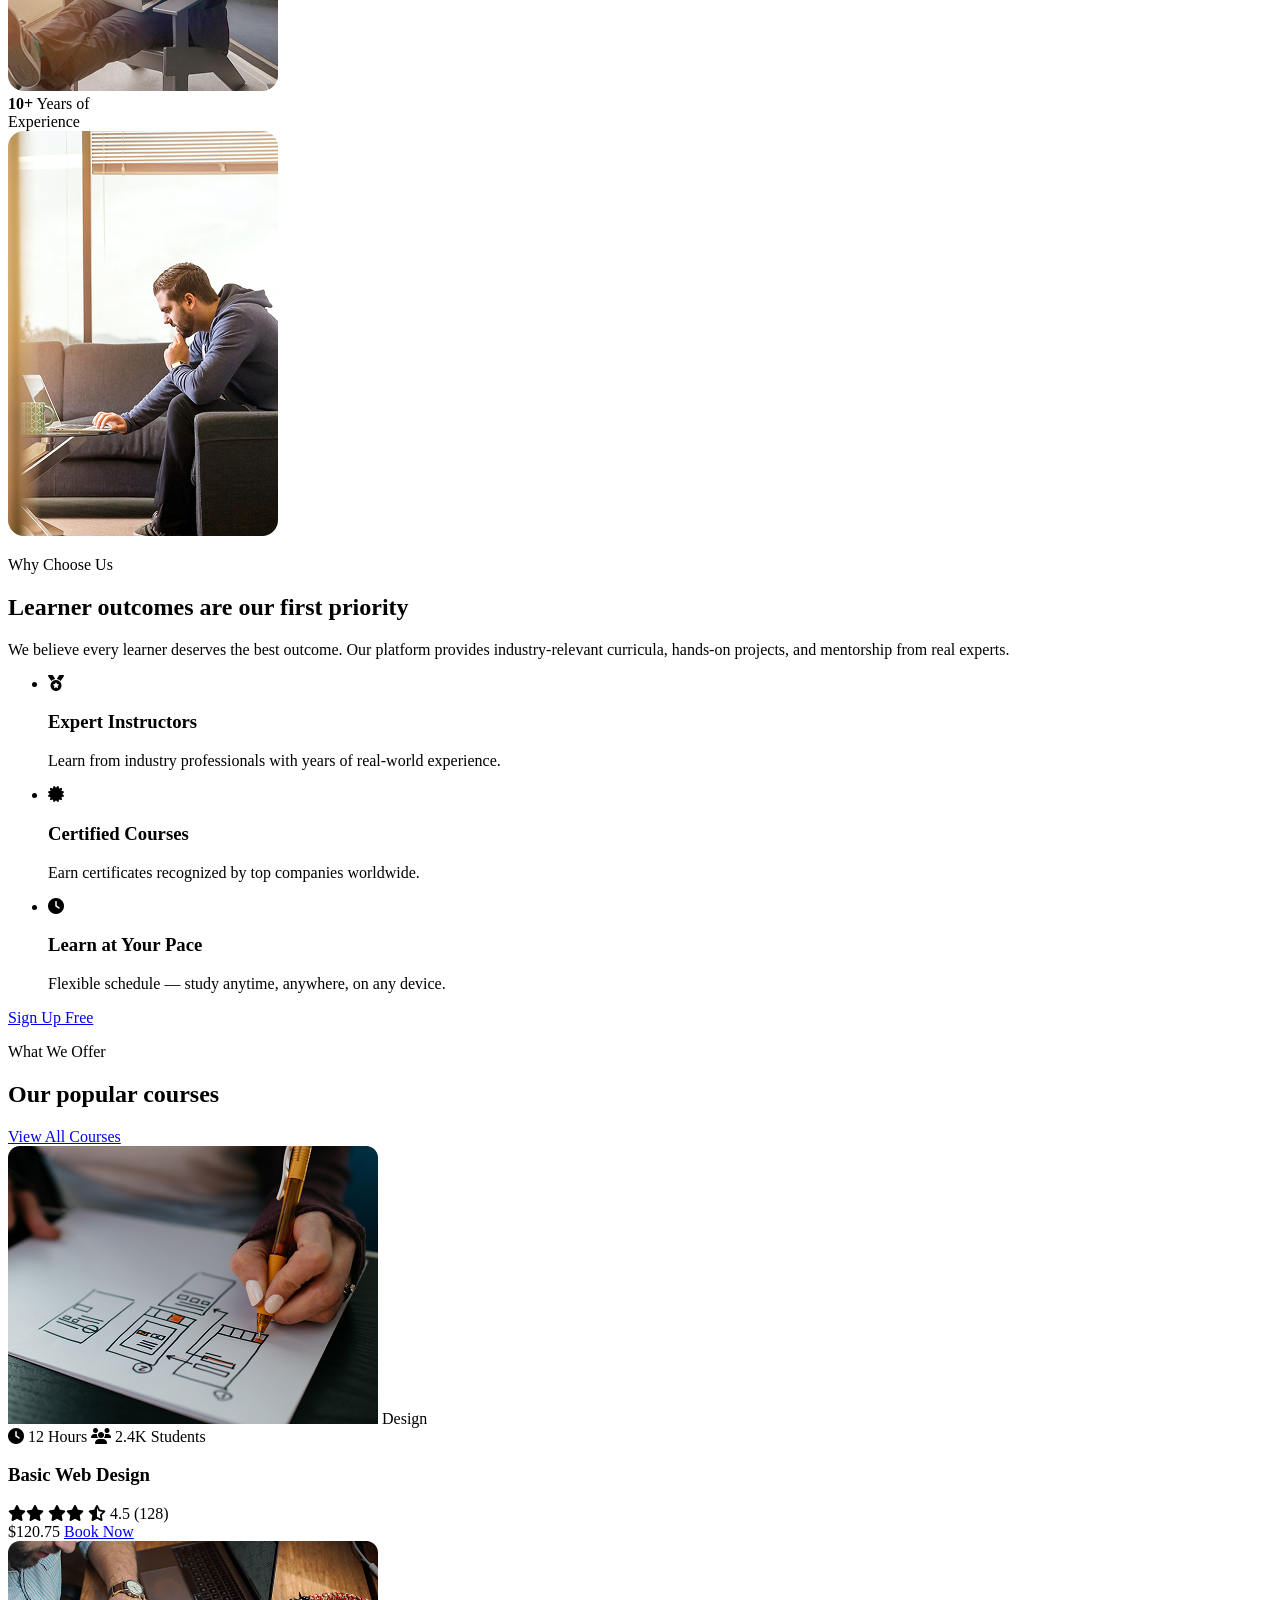
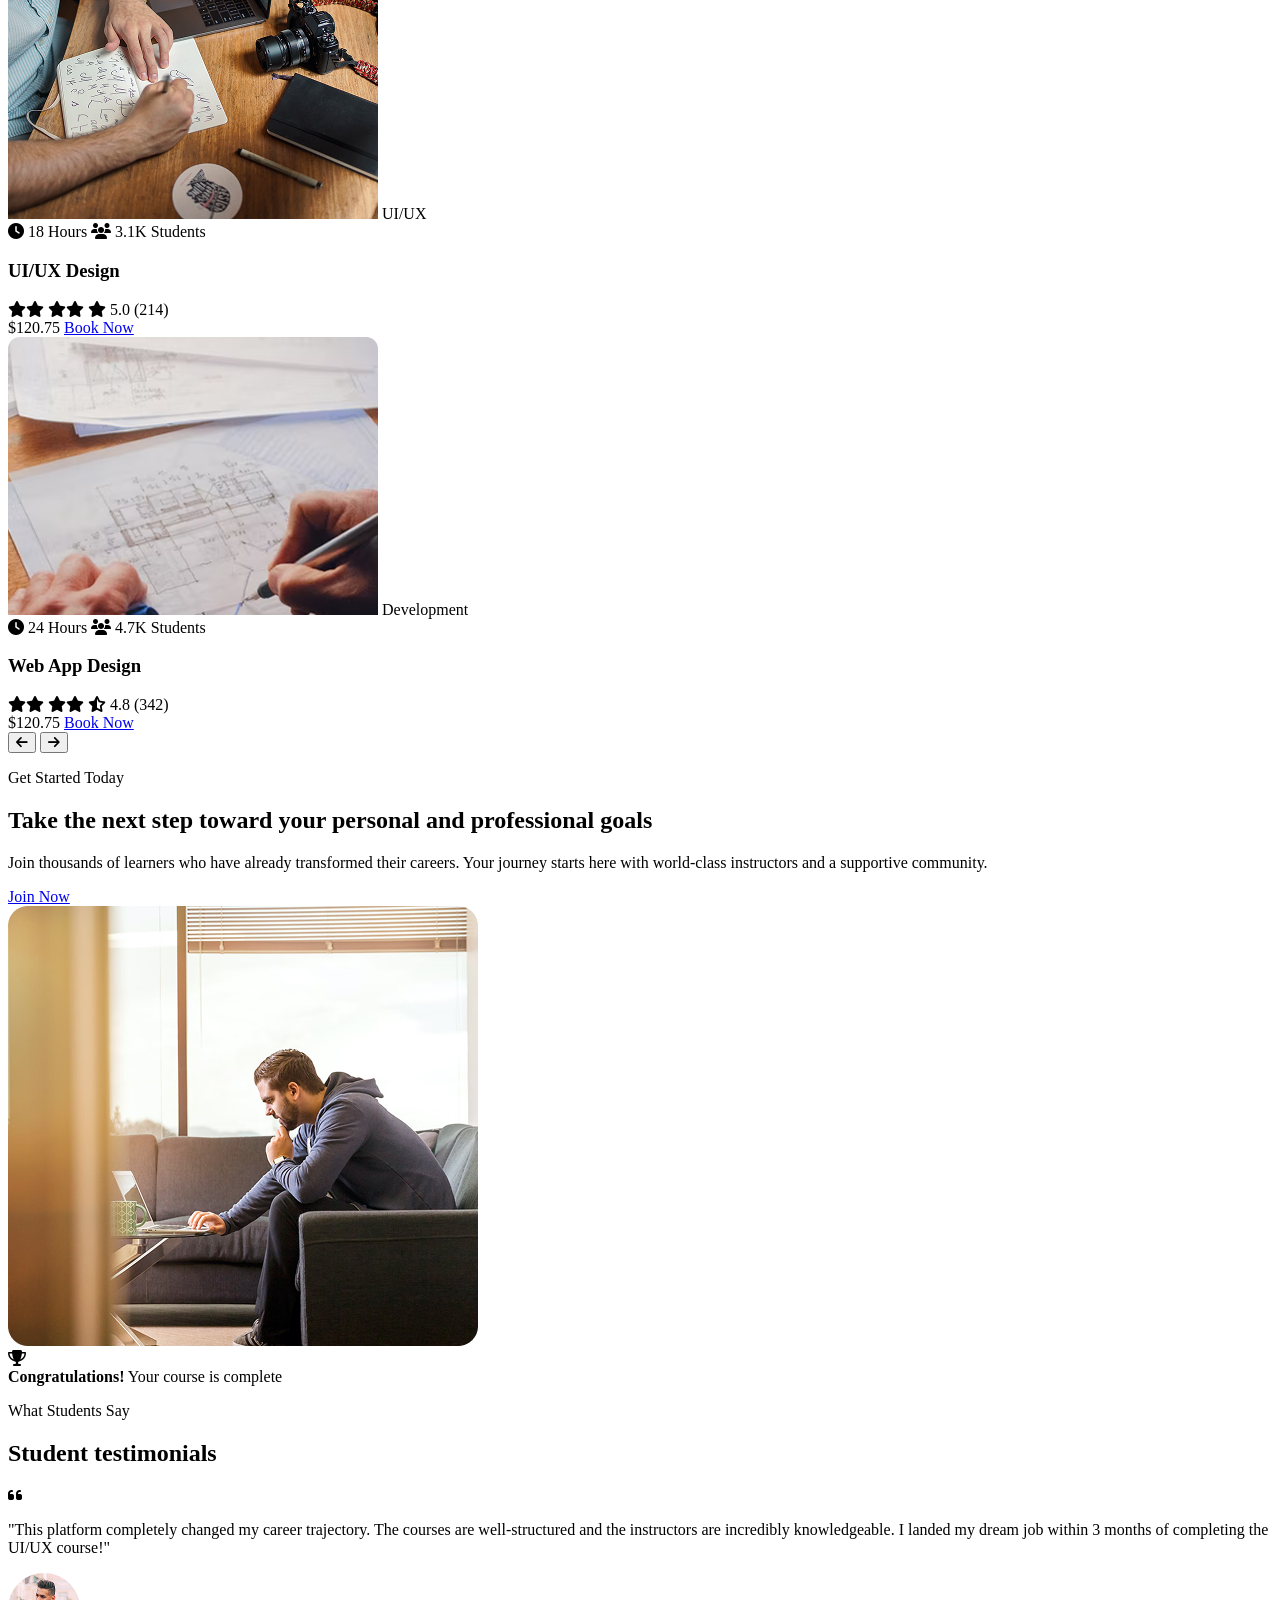
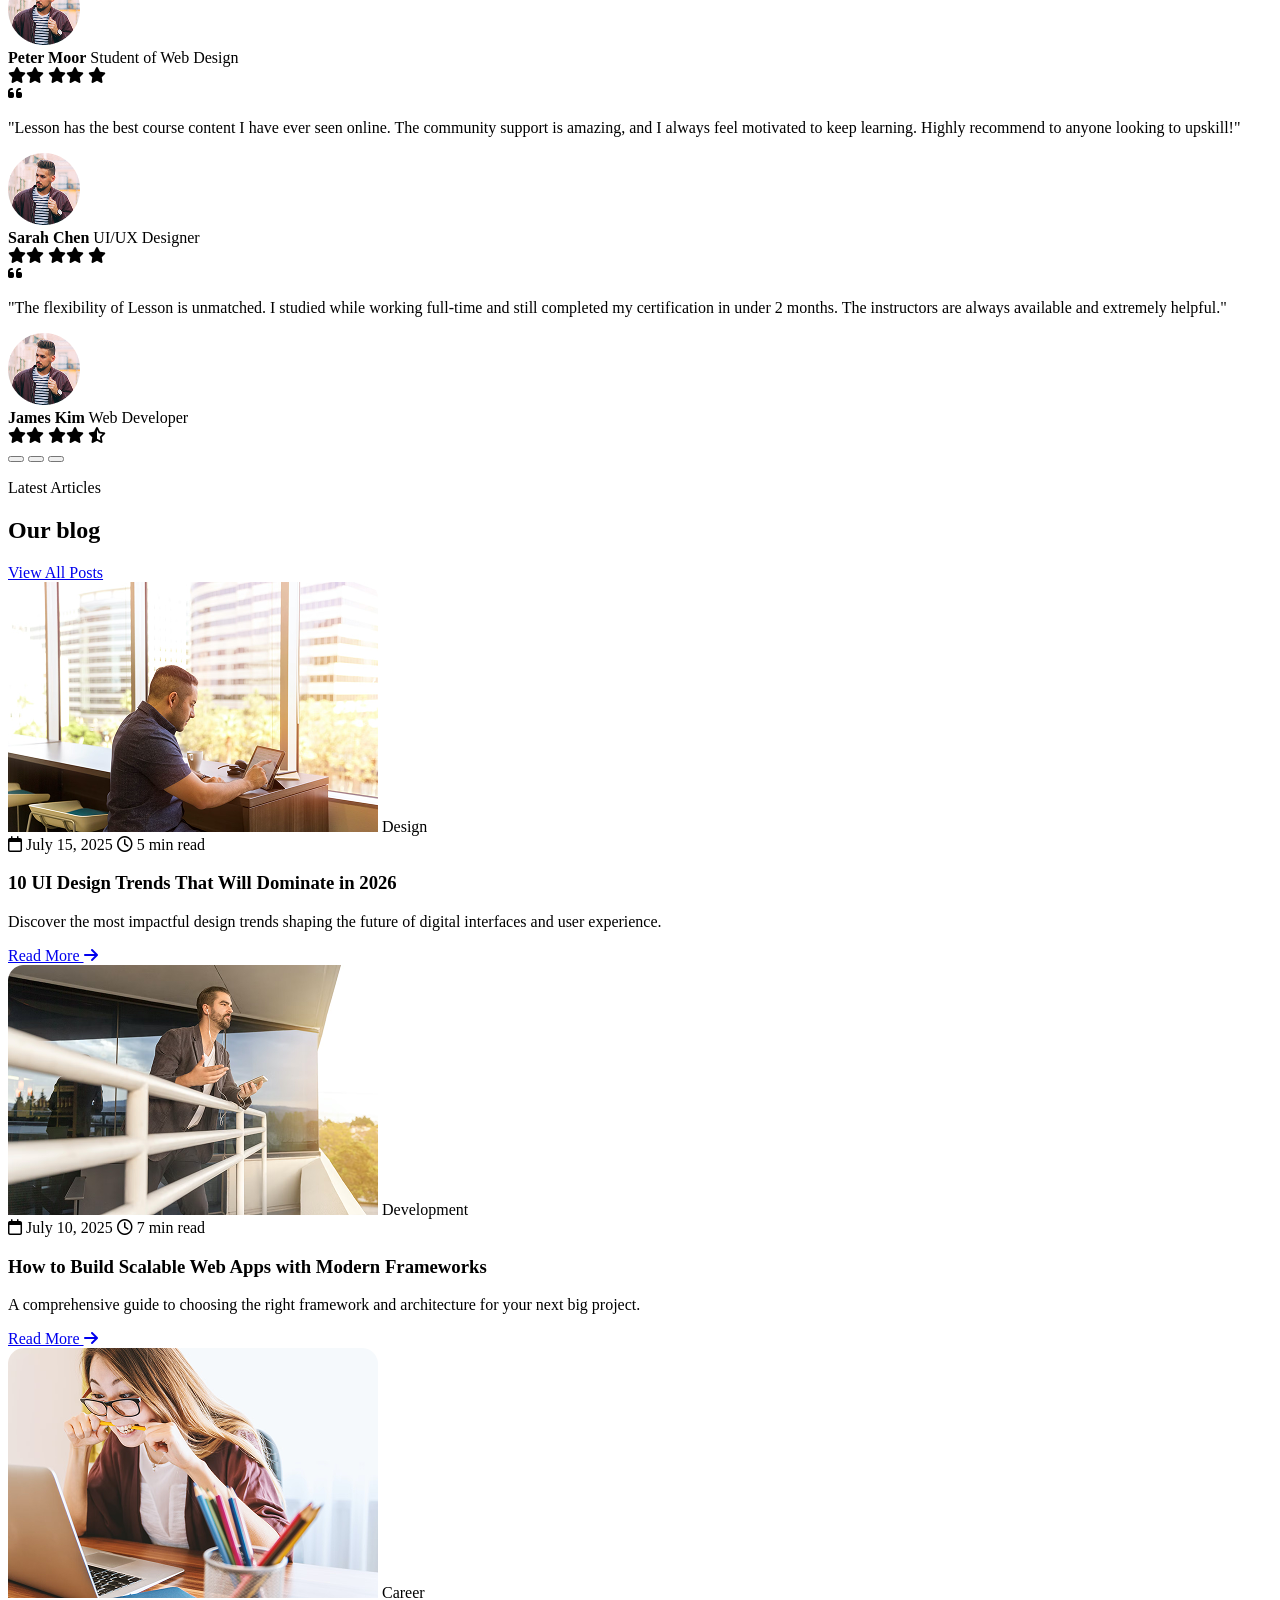
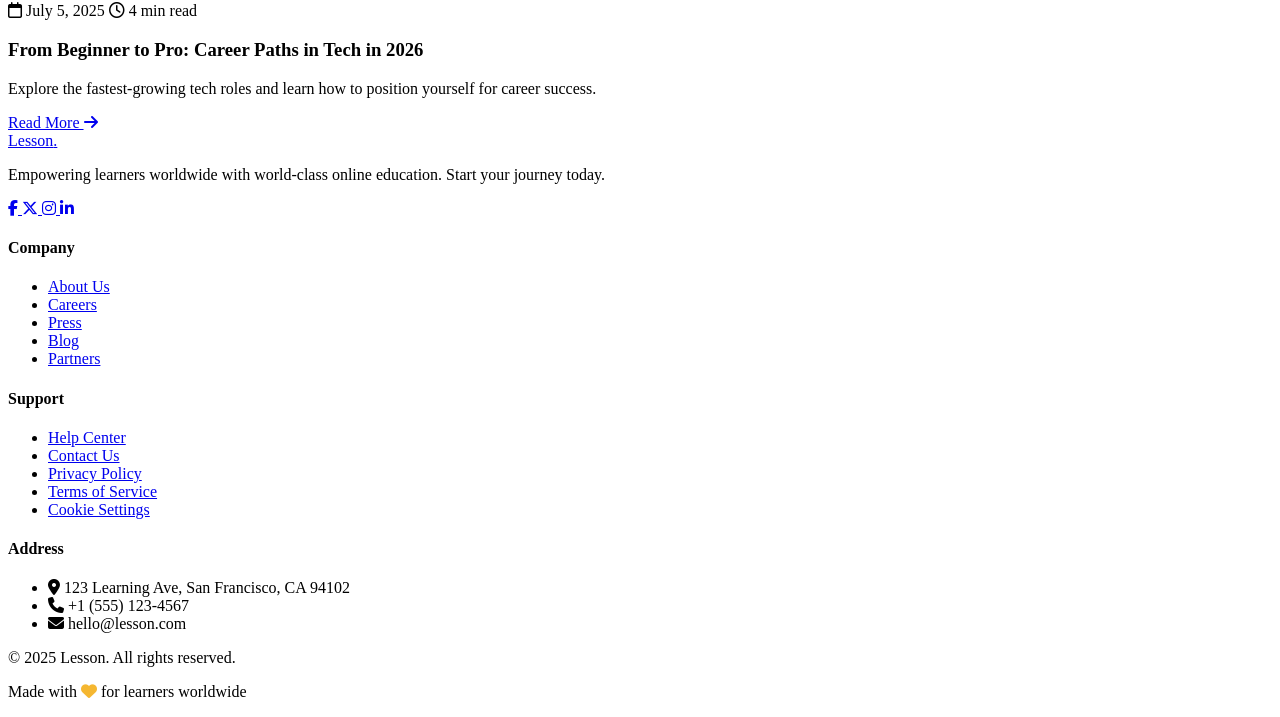
==== commit 1bdb2d79: "Project 02 (AI)" ====
--- a/02. Education Platform Website (Claude AI)/index.html
+++ b/02. Education Platform Website (Claude AI)/index.html
@@ -7,6 +7,25 @@
     <title>Lesson. – Learn Without Limits</title>
     <meta name="description"
         content="Lesson is the best online education platform with 70+ courses and 50K+ students. Start learning today with expert instructors.">
+    <!-- Favicon -->
+    <link rel="apple-touch-icon" sizes="57x57" href="assets/favicon/apple-icon-57x57.png">
+    <link rel="apple-touch-icon" sizes="60x60" href="assets/favicon/apple-icon-60x60.png">
+    <link rel="apple-touch-icon" sizes="72x72" href="assets/favicon/apple-icon-72x72.png">
+    <link rel="apple-touch-icon" sizes="76x76" href="assets/favicon/apple-icon-76x76.png">
+    <link rel="apple-touch-icon" sizes="114x114" href="assets/favicon/apple-icon-114x114.png">
+    <link rel="apple-touch-icon" sizes="120x120" href="assets/favicon/apple-icon-120x120.png">
+    <link rel="apple-touch-icon" sizes="144x144" href="assets/favicon/apple-icon-144x144.png">
+    <link rel="apple-touch-icon" sizes="152x152" href="assets/favicon/apple-icon-152x152.png">
+    <link rel="apple-touch-icon" sizes="180x180" href="assets/favicon/apple-icon-180x180.png">
+    <link rel="icon" type="image/png" sizes="192x192" href="assets/favicon/android-icon-192x192.png">
+    <link rel="icon" type="image/png" sizes="32x32" href="assets/favicon/favicon-32x32.png">
+    <link rel="icon" type="image/png" sizes="96x96" href="assets/favicon/favicon-96x96.png">
+    <link rel="icon" type="image/png" sizes="16x16" href="assets/favicon/favicon-16x16.png">
+    <link rel="manifest" href="assets/favicon/manifest.json">
+    <meta name="msapplication-TileColor" content="#ffffff">
+    <meta name="msapplication-TileImage" content="assets/favicon/ms-icon-144x144.png">
+    <meta name="theme-color" content="#ffffff">
+
     <link rel="preconnect" href="https://fonts.googleapis.com">
     <link rel="preconnect" href="https://fonts.gstatic.com" crossorigin>
     <link href="https://fonts.googleapis.com/css2?family=Poppins:wght@400;500;600;700;800&display=swap"
